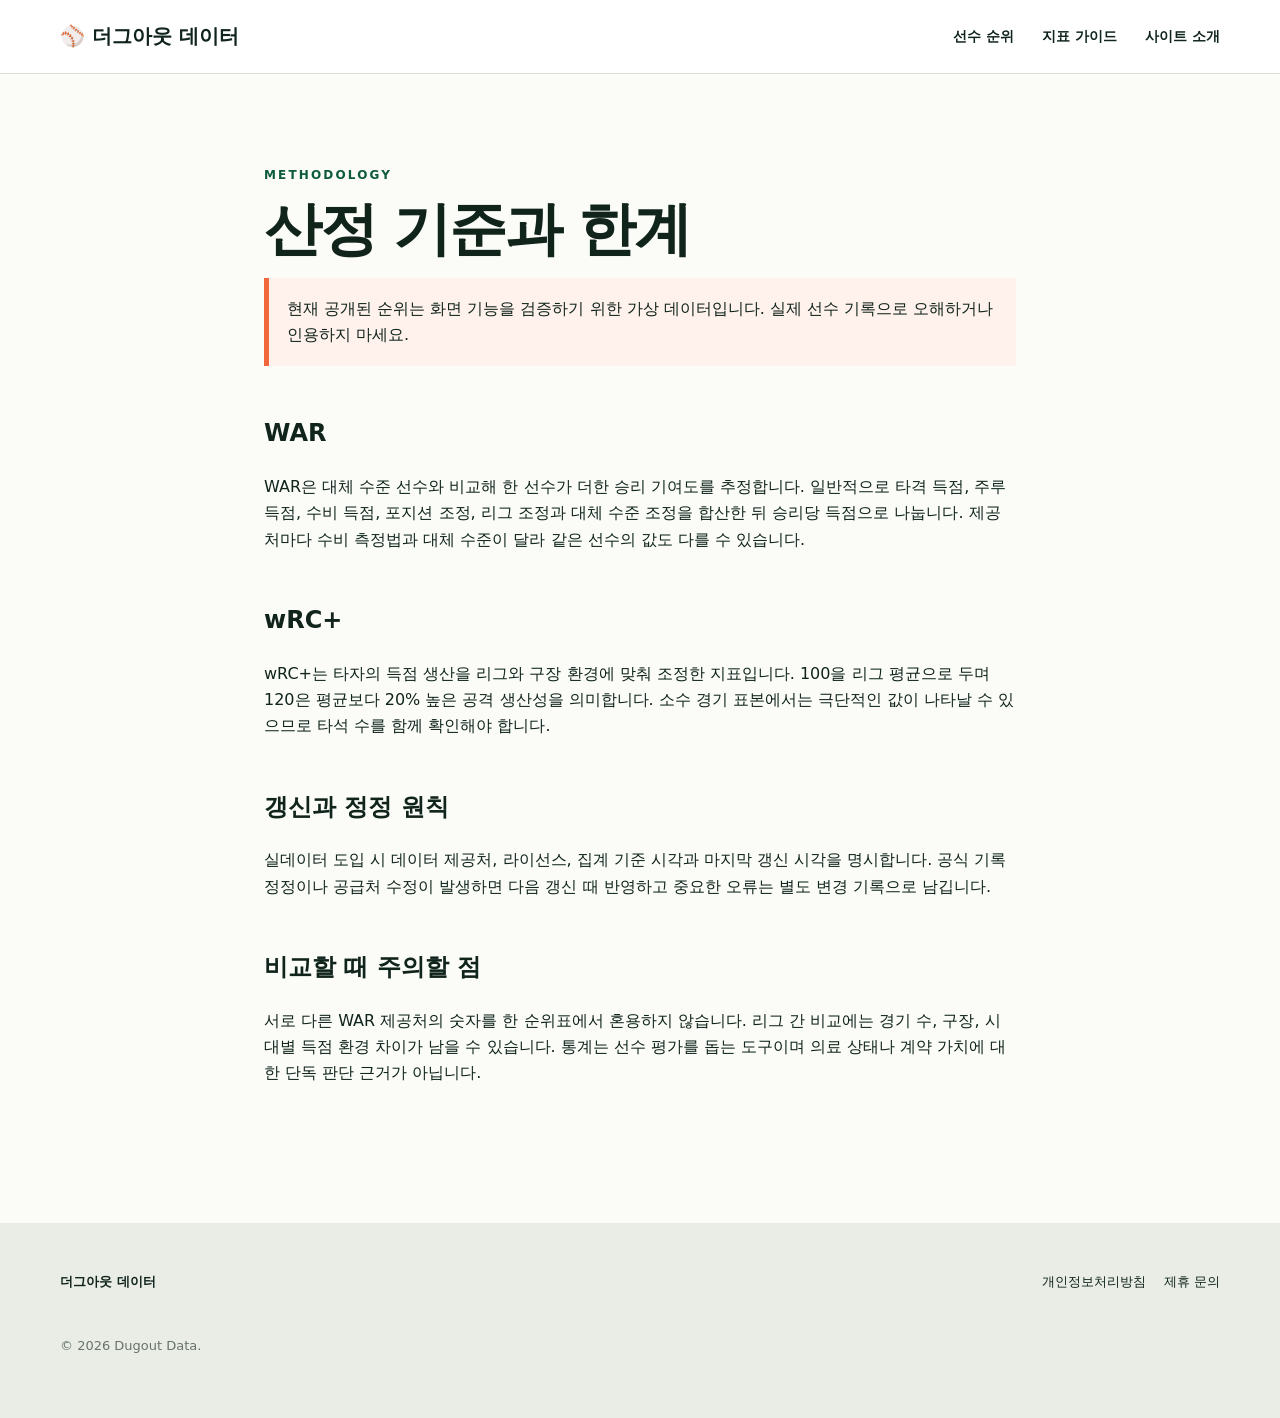
==== methodology.html @ 83cfbf23 "Build accessible baseball metrics site" ====
<!doctype html><html lang="ko"><head><meta charset="utf-8"><meta name="viewport" content="width=device-width,initial-scale=1"><meta name="description" content="더그아웃 데이터의 WAR, wRC+ 산정 기준과 통계 해석상 한계"><title>산정 기준 | 더그아웃 데이터</title><link rel="stylesheet" href="assets/styles.css"></head><body><header class="site-header"><a class="brand" href="index.html">⚾ 더그아웃 데이터</a><nav><a href="index.html#rankings">선수 순위</a><a href="index.html#guide">지표 가이드</a><a href="about.html">사이트 소개</a></nav></header><main class="page"><p class="eyebrow">METHODOLOGY</p><h1>산정 기준과 한계</h1><p class="notice">현재 공개된 순위는 화면 기능을 검증하기 위한 가상 데이터입니다. 실제 선수 기록으로 오해하거나 인용하지 마세요.</p><h2>WAR</h2><p>WAR은 대체 수준 선수와 비교해 한 선수가 더한 승리 기여도를 추정합니다. 일반적으로 타격 득점, 주루 득점, 수비 득점, 포지션 조정, 리그 조정과 대체 수준 조정을 합산한 뒤 승리당 득점으로 나눕니다. 제공처마다 수비 측정법과 대체 수준이 달라 같은 선수의 값도 다를 수 있습니다.</p><h2>wRC+</h2><p>wRC+는 타자의 득점 생산을 리그와 구장 환경에 맞춰 조정한 지표입니다. 100을 리그 평균으로 두며 120은 평균보다 20% 높은 공격 생산성을 의미합니다. 소수 경기 표본에서는 극단적인 값이 나타날 수 있으므로 타석 수를 함께 확인해야 합니다.</p><h2>갱신과 정정 원칙</h2><p>실데이터 도입 시 데이터 제공처, 라이선스, 집계 기준 시각과 마지막 갱신 시각을 명시합니다. 공식 기록 정정이나 공급처 수정이 발생하면 다음 갱신 때 반영하고 중요한 오류는 별도 변경 기록으로 남깁니다.</p><h2>비교할 때 주의할 점</h2><p>서로 다른 WAR 제공처의 숫자를 한 순위표에서 혼용하지 않습니다. 리그 간 비교에는 경기 수, 구장, 시대별 득점 환경 차이가 남을 수 있습니다. 통계는 선수 평가를 돕는 도구이며 의료 상태나 계약 가치에 대한 단독 판단 근거가 아닙니다.</p></main><footer><div><strong>더그아웃 데이터</strong></div><nav><a href="privacy.html">개인정보처리방침</a><a href="contact.html">제휴 문의</a></nav><p>© 2026 Dugout Data.</p></footer></body></html>
---- assets/styles.css ----
:root{--ink:#10241c;--green:#0d5b3c;--lime:#d9ff57;--cream:#f5f1e7;--line:#d9ded8;--orange:#f2673a;font-family:Pretendard,"Noto Sans KR",system-ui,sans-serif;color:var(--ink);background:#fbfcf8}*{box-sizing:border-box}html{scroll-behavior:smooth}body{margin:0;line-height:1.65}.skip{position:absolute;left:-9999px}.skip:focus{left:10px;top:10px;background:#fff;padding:8px;z-index:10}.site-header{height:74px;display:flex;align-items:center;justify-content:space-between;padding:0 max(24px,calc((100% - 1160px)/2));border-bottom:1px solid var(--line);background:#fff;position:sticky;top:0;z-index:5}.brand{font-weight:900;font-size:20px}.brand span{margin-right:8px}.site-header nav,.site-header a,footer a{color:inherit;text-decoration:none}.site-header nav{display:flex;gap:28px;font-size:14px;font-weight:700}.hero{min-height:570px;display:grid;grid-template-columns:1.5fr .8fr;gap:80px;align-items:center;max-width:1160px;margin:auto;padding:70px 24px;background:radial-gradient(circle at 75% 35%,#e2f3d4,transparent 30%)}.eyebrow{font-size:12px;font-weight:900;letter-spacing:.18em;color:var(--green)}h1{font-size:clamp(48px,7vw,86px);line-height:1.03;letter-spacing:-.055em;margin:16px 0 24px}h1 em{color:var(--green);font-style:normal}.hero>div>p:not(.eyebrow){font-size:18px;color:#526159;max-width:570px}.button{display:inline-block;margin-top:18px;padding:13px 22px;border-radius:8px;background:var(--ink);color:#fff;text-decoration:none;font-weight:800}.score-card{background:var(--green);color:#fff;border-radius:22px;padding:28px;box-shadow:14px 14px 0 var(--lime);transform:rotate(2deg)}.score-card>p,.score-card small{opacity:.75}.score-card>strong{font-size:36px}.score-card dl{display:grid;grid-template-columns:repeat(3,1fr);gap:8px}.score-card dl div{padding-top:18px;border-top:1px solid #ffffff55}.score-card dt{font-size:12px}.score-card dd{font-size:24px;font-weight:900;margin:0}.ticker{background:var(--lime);display:flex;justify-content:center;gap:28px;padding:12px 24px;font-size:13px}.section{max-width:1160px;margin:auto;padding:100px 24px}.section-head{display:flex;justify-content:space-between;align-items:end;margin-bottom:36px}.section-head h2,.story h2,.page h1{font-size:clamp(34px,5vw,58px);line-height:1.1;letter-spacing:-.04em;margin:8px 0}.section-head>p{max-width:430px;color:#66716a}.controls{display:flex;gap:14px;padding:18px;background:var(--cream);border-radius:12px;margin-bottom:16px}.controls label{font-size:12px;font-weight:800;flex:1}.controls input,.controls select{display:block;width:100%;margin-top:5px;padding:11px;border:1px solid var(--line);border-radius:7px;background:#fff;font:inherit}.table-wrap{overflow:auto;border:1px solid var(--line);border-radius:12px}table{border-collapse:collapse;width:100%;min-width:650px}th,td{text-align:left;padding:17px;border-bottom:1px solid var(--line)}th{font-size:12px;background:#f8faf7}td:nth-child(n+4){font-weight:900}.player{display:flex;align-items:center;gap:10px}.avatar{width:36px;height:36px;display:grid;place-items:center;border-radius:50%;background:var(--cream);font-weight:900}.data-note{font-size:13px;color:#6b746f}.guide{background:var(--ink);color:#fff;max-width:none;padding-left:max(24px,calc((100% - 1112px)/2));padding-right:max(24px,calc((100% - 1112px)/2))}.guide .eyebrow{color:var(--lime)}.guide-grid{display:grid;grid-template-columns:1fr 1fr;gap:24px}.guide article{border:1px solid #ffffff28;border-radius:16px;padding:30px}.guide h3{font-size:26px}.guide p,.guide li{color:#c7d0cb}.metric{display:inline-block;background:var(--lime);color:var(--ink);padding:6px 11px;border-radius:6px;font-weight:900}.metric.orange{background:var(--orange);color:#fff}.story-grid{display:grid;grid-template-columns:repeat(3,1fr);gap:32px;color:#526159}.text-link{color:var(--green);font-weight:900}.page{max-width:800px;margin:auto;padding:80px 24px 120px}.page h2{margin-top:48px}.notice{padding:18px;border-left:5px solid var(--orange);background:#fff1eb}.contact-form label{display:block;font-weight:800;margin:18px 0}.contact-form input,.contact-form textarea{display:block;width:100%;padding:13px;border:1px solid var(--line);border-radius:8px;font:inherit}.contact-form textarea{min-height:160px}.contact-form button{padding:14px 22px;background:var(--green);color:#fff;border:0;border-radius:8px;font-weight:900}.consent{display:flex!important;gap:10px}.consent input{width:auto}.status{min-height:24px}.success{color:var(--green)}.error{color:#b42318}footer{padding:48px max(24px,calc((100% - 1160px)/2));background:#e9ede6;display:grid;grid-template-columns:1fr auto;gap:30px;font-size:13px}footer nav{display:flex;gap:18px}footer>p{grid-column:1/-1;color:#68736c}@media(max-width:760px){.site-header nav{display:none}.hero{grid-template-columns:1fr;gap:35px}.score-card{transform:none}.ticker{display:block;text-align:center}.ticker>*{display:block}.section{padding-top:70px;padding-bottom:70px}.section-head,.controls{display:block}.controls label{display:block;margin:10px}.guide-grid,.story-grid{grid-template-columns:1fr}footer{grid-template-columns:1fr}footer nav{flex-wrap:wrap}}
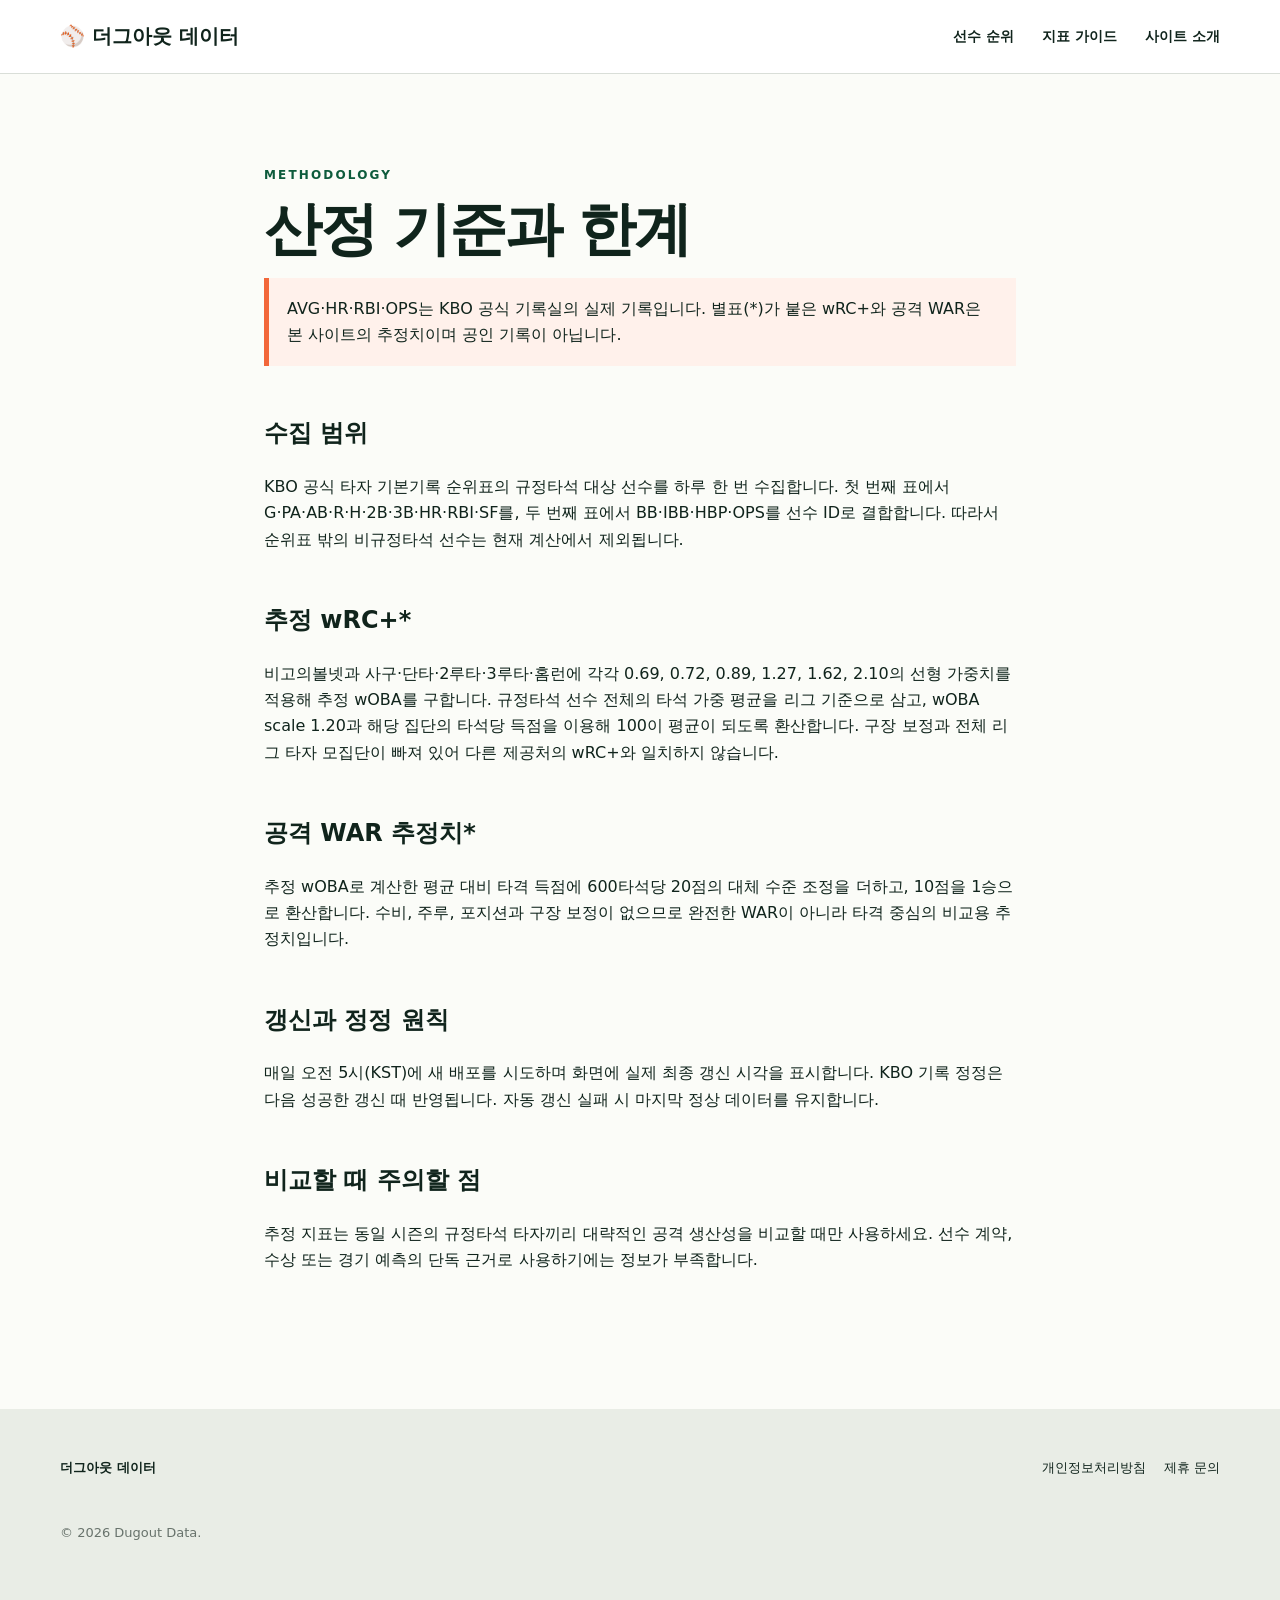
==== commit 53b67bf7: "Add daily KBO statistics and estimated metrics" ====
--- a/methodology.html
+++ b/methodology.html
@@ -1 +1 @@
-<!doctype html><html lang="ko"><head><meta charset="utf-8"><meta name="viewport" content="width=device-width,initial-scale=1"><meta name="description" content="더그아웃 데이터의 WAR, wRC+ 산정 기준과 통계 해석상 한계"><title>산정 기준 | 더그아웃 데이터</title><link rel="stylesheet" href="assets/styles.css"></head><body><header class="site-header"><a class="brand" href="index.html">⚾ 더그아웃 데이터</a><nav><a href="index.html#rankings">선수 순위</a><a href="index.html#guide">지표 가이드</a><a href="about.html">사이트 소개</a></nav></header><main class="page"><p class="eyebrow">METHODOLOGY</p><h1>산정 기준과 한계</h1><p class="notice">현재 공개된 순위는 화면 기능을 검증하기 위한 가상 데이터입니다. 실제 선수 기록으로 오해하거나 인용하지 마세요.</p><h2>WAR</h2><p>WAR은 대체 수준 선수와 비교해 한 선수가 더한 승리 기여도를 추정합니다. 일반적으로 타격 득점, 주루 득점, 수비 득점, 포지션 조정, 리그 조정과 대체 수준 조정을 합산한 뒤 승리당 득점으로 나눕니다. 제공처마다 수비 측정법과 대체 수준이 달라 같은 선수의 값도 다를 수 있습니다.</p><h2>wRC+</h2><p>wRC+는 타자의 득점 생산을 리그와 구장 환경에 맞춰 조정한 지표입니다. 100을 리그 평균으로 두며 120은 평균보다 20% 높은 공격 생산성을 의미합니다. 소수 경기 표본에서는 극단적인 값이 나타날 수 있으므로 타석 수를 함께 확인해야 합니다.</p><h2>갱신과 정정 원칙</h2><p>실데이터 도입 시 데이터 제공처, 라이선스, 집계 기준 시각과 마지막 갱신 시각을 명시합니다. 공식 기록 정정이나 공급처 수정이 발생하면 다음 갱신 때 반영하고 중요한 오류는 별도 변경 기록으로 남깁니다.</p><h2>비교할 때 주의할 점</h2><p>서로 다른 WAR 제공처의 숫자를 한 순위표에서 혼용하지 않습니다. 리그 간 비교에는 경기 수, 구장, 시대별 득점 환경 차이가 남을 수 있습니다. 통계는 선수 평가를 돕는 도구이며 의료 상태나 계약 가치에 대한 단독 판단 근거가 아닙니다.</p></main><footer><div><strong>더그아웃 데이터</strong></div><nav><a href="privacy.html">개인정보처리방침</a><a href="contact.html">제휴 문의</a></nav><p>© 2026 Dugout Data.</p></footer></body></html>
+<!doctype html><html lang="ko"><head><meta charset="utf-8"><meta name="viewport" content="width=device-width,initial-scale=1"><meta name="description" content="더그아웃 데이터의 KBO 기록 수집 범위와 추정 wRC+, 공격 WAR 계산법"><title>산정 기준 | 더그아웃 데이터</title><link rel="stylesheet" href="assets/styles.css"></head><body><header class="site-header"><a class="brand" href="index.html">⚾ 더그아웃 데이터</a><nav><a href="index.html#rankings">선수 순위</a><a href="index.html#guide">지표 가이드</a><a href="about.html">사이트 소개</a></nav></header><main class="page"><p class="eyebrow">METHODOLOGY</p><h1>산정 기준과 한계</h1><p class="notice">AVG·HR·RBI·OPS는 KBO 공식 기록실의 실제 기록입니다. 별표(*)가 붙은 wRC+와 공격 WAR은 본 사이트의 추정치이며 공인 기록이 아닙니다.</p><h2>수집 범위</h2><p>KBO 공식 타자 기본기록 순위표의 규정타석 대상 선수를 하루 한 번 수집합니다. 첫 번째 표에서 G·PA·AB·R·H·2B·3B·HR·RBI·SF를, 두 번째 표에서 BB·IBB·HBP·OPS를 선수 ID로 결합합니다. 따라서 순위표 밖의 비규정타석 선수는 현재 계산에서 제외됩니다.</p><h2>추정 wRC+*</h2><p>비고의볼넷과 사구·단타·2루타·3루타·홈런에 각각 0.69, 0.72, 0.89, 1.27, 1.62, 2.10의 선형 가중치를 적용해 추정 wOBA를 구합니다. 규정타석 선수 전체의 타석 가중 평균을 리그 기준으로 삼고, wOBA scale 1.20과 해당 집단의 타석당 득점을 이용해 100이 평균이 되도록 환산합니다. 구장 보정과 전체 리그 타자 모집단이 빠져 있어 다른 제공처의 wRC+와 일치하지 않습니다.</p><h2>공격 WAR 추정치*</h2><p>추정 wOBA로 계산한 평균 대비 타격 득점에 600타석당 20점의 대체 수준 조정을 더하고, 10점을 1승으로 환산합니다. 수비, 주루, 포지션과 구장 보정이 없으므로 완전한 WAR이 아니라 타격 중심의 비교용 추정치입니다.</p><h2>갱신과 정정 원칙</h2><p>매일 오전 5시(KST)에 새 배포를 시도하며 화면에 실제 최종 갱신 시각을 표시합니다. KBO 기록 정정은 다음 성공한 갱신 때 반영됩니다. 자동 갱신 실패 시 마지막 정상 데이터를 유지합니다.</p><h2>비교할 때 주의할 점</h2><p>추정 지표는 동일 시즌의 규정타석 타자끼리 대략적인 공격 생산성을 비교할 때만 사용하세요. 선수 계약, 수상 또는 경기 예측의 단독 근거로 사용하기에는 정보가 부족합니다.</p></main><footer><div><strong>더그아웃 데이터</strong></div><nav><a href="privacy.html">개인정보처리방침</a><a href="contact.html">제휴 문의</a></nav><p>© 2026 Dugout Data.</p></footer></body></html>
